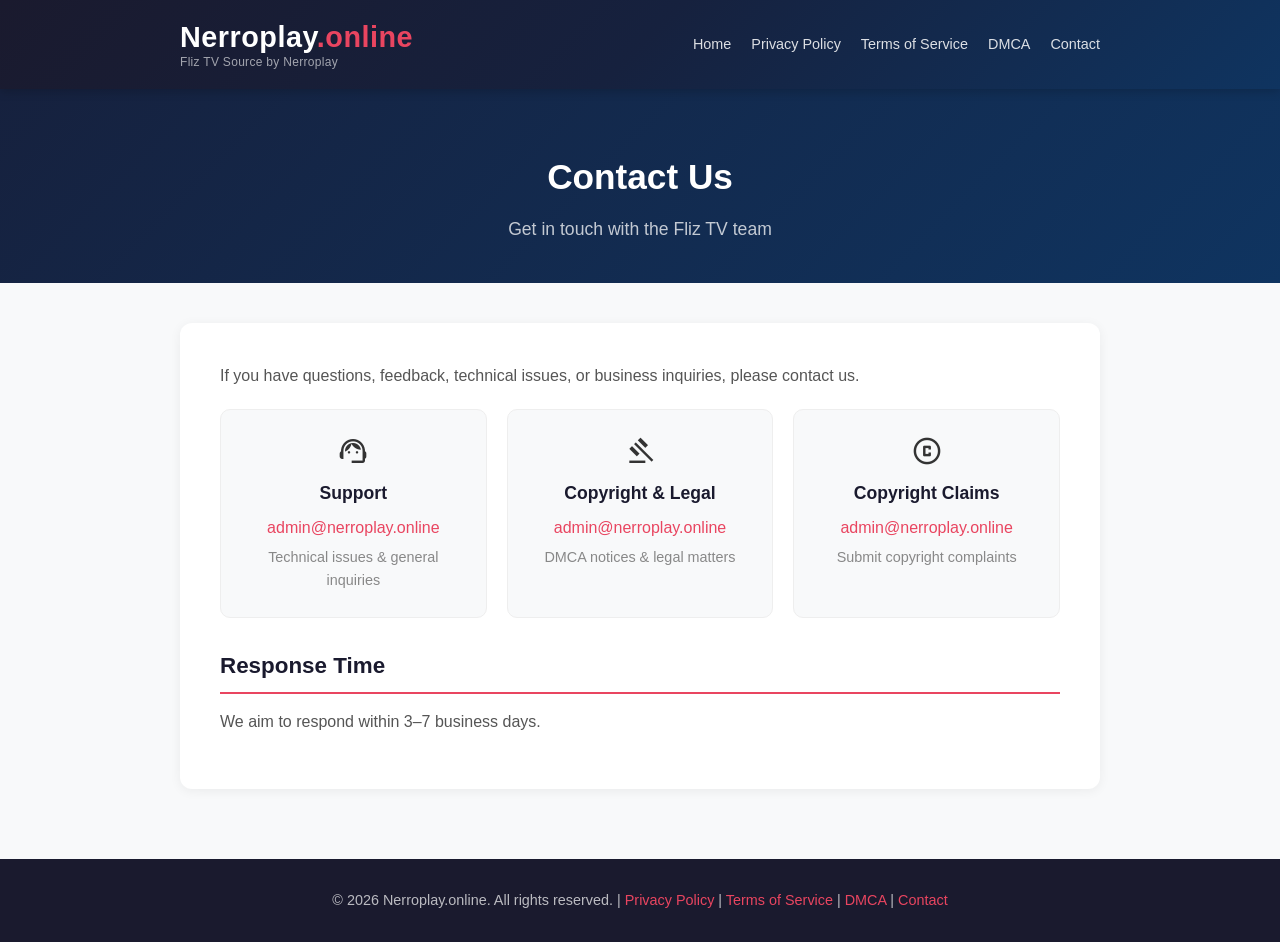
==== contact.html @ ec1223ef "Initial commit - Fliz TV website" ====
<!DOCTYPE html>
<html lang="en">
<head>
    <meta charset="UTF-8">
    <meta name="viewport" content="width=device-width, initial-scale=1.0">
    <title>Contact Us - Nerroplay.online</title>
    <meta name="description" content="Contact Fliz TV for support, copyright concerns, or business inquiries.">
    <link rel="stylesheet" href="https://fonts.googleapis.com/css2?family=Material+Symbols+Outlined:opsz,wght,FILL,GRAD@24,400,0,0">
    <link rel="stylesheet" href="css/style.css">
</head>
<body>
    <header>
        <div class="container">
            <div class="logo">Nerroplay<span>.online</span><br><span class="sub">Fliz TV Source by Nerroplay</span></div>
            <nav>
                <a href="index.html">Home</a>
                <a href="privacy.html">Privacy Policy</a>
                <a href="terms.html">Terms of Service</a>
                <a href="dmca.html">DMCA</a>
                <a href="contact.html">Contact</a>
            </nav>
        </div>
    </header>

    <section class="page-header">
        <div class="container">
            <h1>Contact Us</h1>
            <p>Get in touch with the Fliz TV team</p>
        </div>
    </section>

    <section class="content">
        <div class="container">
            <div class="card">
                <p>If you have questions, feedback, technical issues, or business inquiries, please contact us.</p>

                <div class="contact-grid">
                    <div class="contact-card">
                        <span class="material-symbols-outlined icon">support_agent</span>
                        <h3>Support</h3>
                        <a href="mailto:admin@nerroplay.online">admin@nerroplay.online</a>
                        <p>Technical issues &amp; general inquiries</p>
                    </div>
                    <div class="contact-card">
                        <span class="material-symbols-outlined icon">gavel</span>
                        <h3>Copyright &amp; Legal</h3>
                        <a href="mailto:admin@nerroplay.online">admin@nerroplay.online</a>
                        <p>DMCA notices &amp; legal matters</p>
                    </div>
                    <div class="contact-card">
                        <span class="material-symbols-outlined icon">copyright</span>
                        <h3>Copyright Claims</h3>
                        <a href="mailto:admin@nerroplay.online">admin@nerroplay.online</a>
                        <p>Submit copyright complaints</p>
                    </div>
                </div>

                <h2>Response Time</h2>
                <p>We aim to respond within 3–7 business days.</p>
            </div>
        </div>
    </section>

    <footer>
        <div class="container">
            <p>&copy; 2026 Nerroplay.online. All rights reserved. | <a href="privacy.html">Privacy Policy</a> | <a href="terms.html">Terms of Service</a> | <a href="dmca.html">DMCA</a> | <a href="contact.html">Contact</a></p>
        </div>
    </footer>
</body>
</html>
---- css/style.css ----
* {
    margin: 0;
    padding: 0;
    box-sizing: border-box;
}

body {
    font-family: -apple-system, BlinkMacSystemFont, 'Segoe UI', Roboto, Oxygen, Ubuntu, sans-serif;
    line-height: 1.6;
    color: #333;
    background: #f8f9fa;
}

.container {
    max-width: 960px;
    margin: 0 auto;
    padding: 0 20px;
}

header {
    background: linear-gradient(135deg, #1a1a2e 0%, #16213e 50%, #0f3460 100%);
    color: #fff;
    padding: 20px 0;
    position: sticky;
    top: 0;
    z-index: 100;
    box-shadow: 0 2px 10px rgba(0,0,0,0.2);
}

header .container {
    display: flex;
    align-items: center;
    justify-content: space-between;
}

header .logo {
    font-size: 1.8rem;
    font-weight: 800;
    line-height: 1.2;
    letter-spacing: 0.5px;
}

header .logo span {
    color: #e94560;
}

header .logo .sub {
    font-size: 0.75rem;
    font-weight: 500;
    color: rgba(255,255,255,0.6);
    letter-spacing: 0.3px;
    display: block;
}

header nav {
    display: flex;
    gap: 20px;
}

header nav a {
    color: rgba(255,255,255,0.85);
    text-decoration: none;
    font-size: 0.9rem;
    transition: color 0.2s;
    padding: 5px 0;
}

header nav a:hover {
    color: #e94560;
}

.page-header {
    background: linear-gradient(135deg, #16213e 0%, #0f3460 100%);
    color: #fff;
    padding: 60px 0 40px;
    text-align: center;
}

.page-header h1 {
    font-size: 2.2rem;
    margin-bottom: 10px;
}

.page-header p {
    color: rgba(255,255,255,0.75);
    font-size: 1.1rem;
}

.content {
    padding: 40px 0;
}

.card {
    background: #fff;
    border-radius: 12px;
    padding: 40px;
    box-shadow: 0 2px 12px rgba(0,0,0,0.06);
    margin-bottom: 30px;
}

.card h2 {
    font-size: 1.4rem;
    color: #1a1a2e;
    margin: 30px 0 15px;
    padding-bottom: 8px;
    border-bottom: 2px solid #e94560;
}

.card h2:first-child {
    margin-top: 0;
}

.card h3 {
    font-size: 1.1rem;
    color: #0f3460;
    margin: 20px 0 10px;
}

.card p {
    margin-bottom: 15px;
    color: #555;
}

.card ul, .card ol {
    margin: 10px 0 20px 25px;
    color: #555;
}

.card ul li, .card ol li {
    margin-bottom: 6px;
}

.card ul li strong, .card ol li strong {
    color: #333;
}

.last-updated {
    color: #888;
    font-size: 0.9rem;
    margin-bottom: 25px;
}

.contact-grid {
    display: grid;
    grid-template-columns: repeat(auto-fit, minmax(250px, 1fr));
    gap: 20px;
    margin-top: 20px;
}

.contact-card {
    background: #f8f9fa;
    border-radius: 10px;
    padding: 25px;
    text-align: center;
    border: 1px solid #eee;
    transition: transform 0.2s, box-shadow 0.2s;
}

.contact-card:hover {
    transform: translateY(-3px);
    box-shadow: 0 4px 15px rgba(0,0,0,0.08);
}

.contact-card .icon {
    font-size: 2rem;
    margin-bottom: 12px;
}

.contact-card h3 {
    margin: 0 0 8px;
    color: #1a1a2e;
}

.contact-card a {
    color: #e94560;
    text-decoration: none;
    font-weight: 500;
}

.contact-card a:hover {
    text-decoration: underline;
}

.contact-card p {
    color: #888;
    font-size: 0.9rem;
    margin: 5px 0 0;
}

.download-hero {
    text-align: center;
    padding: 60px 0 40px;
}

.download-hero h1 {
    font-size: 2.5rem;
    color: #1a1a2e;
    margin-bottom: 10px;
}

.download-hero p {
    font-size: 1.1rem;
    color: #666;
    margin-bottom: 30px;
}

.download-btn {
    display: inline-block;
    background: linear-gradient(135deg, #e94560 0%, #c23152 100%);
    color: #fff;
    padding: 16px 40px;
    border-radius: 50px;
    font-size: 1.2rem;
    font-weight: 600;
    text-decoration: none;
    transition: transform 0.2s, box-shadow 0.2s;
    box-shadow: 0 4px 15px rgba(233,69,96,0.3);
}

.download-btn:hover {
    transform: translateY(-2px);
    box-shadow: 0 6px 20px rgba(233,69,96,0.4);
}

.download-btn small {
    display: block;
    font-weight: 400;
    font-size: 0.8rem;
    opacity: 0.85;
    margin-top: 4px;
}

.features-grid {
    display: grid;
    grid-template-columns: repeat(auto-fit, minmax(200px, 1fr));
    gap: 20px;
    margin: 30px 0;
}

.feature-card {
    background: #f8f9fa;
    border-radius: 10px;
    padding: 25px;
    text-align: center;
    border: 1px solid #eee;
}

.feature-card .material-symbols-outlined {
    font-size: 2.4rem;
    color: #e94560;
    margin-bottom: 10px;
    display: inline-block;
}

.feature-card h3 {
    font-size: 1rem;
    color: #1a1a2e;
    margin: 0 0 6px;
}

.feature-card p {
    font-size: 0.85rem;
    color: #777;
    margin: 0;
}

.steps {
    display: grid;
    grid-template-columns: repeat(auto-fit, minmax(180px, 1fr));
    gap: 15px;
    margin: 20px 0;
}

.step {
    background: #f8f9fa;
    border-radius: 10px;
    padding: 20px;
    text-align: center;
    border: 1px solid #eee;
}

.step .number {
    display: inline-flex;
    align-items: center;
    justify-content: center;
    width: 36px;
    height: 36px;
    background: #e94560;
    color: #fff;
    border-radius: 50%;
    font-weight: 700;
    font-size: 1rem;
    margin-bottom: 10px;
}

.step p {
    font-size: 0.9rem;
    color: #555;
    margin: 0;
}

footer {
    background: #1a1a2e;
    color: rgba(255,255,255,0.7);
    padding: 30px 0;
    text-align: center;
    font-size: 0.9rem;
}

footer a {
    color: #e94560;
    text-decoration: none;
}

footer a:hover {
    text-decoration: underline;
}

@media (max-width: 768px) {
    header .container {
        flex-direction: column;
        gap: 12px;
    }

    header nav {
        flex-wrap: wrap;
        justify-content: center;
        gap: 12px;
    }

    .page-header h1 {
        font-size: 1.6rem;
    }

    .card {
        padding: 25px;
    }

    .download-hero h1 {
        font-size: 1.8rem;
    }

    .contact-grid {
        grid-template-columns: 1fr;
    }
}
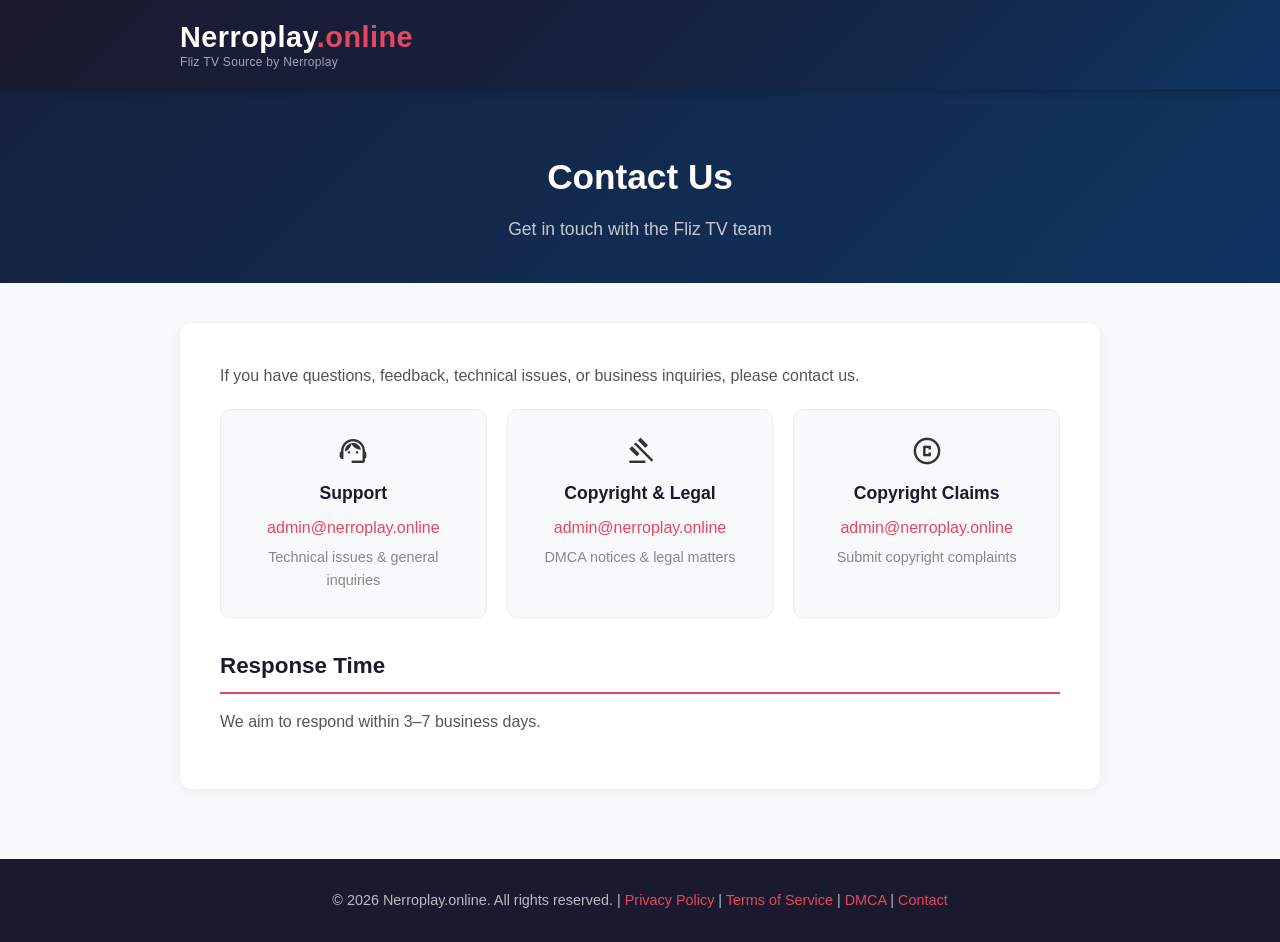
==== commit 8de71f1d: "Bug fixes: try-catch safety, interval cleanup, removed unused CSS/nav, ad race condition fix" ====
--- a/contact.html
+++ b/contact.html
@@ -12,13 +12,7 @@
     <header>
         <div class="container">
             <div class="logo">Nerroplay<span>.online</span><br><span class="sub">Fliz TV Source by Nerroplay</span></div>
-            <nav>
-                <a href="index.html">Home</a>
-                <a href="privacy.html">Privacy Policy</a>
-                <a href="terms.html">Terms of Service</a>
-                <a href="dmca.html">DMCA</a>
-                <a href="contact.html">Contact</a>
-            </nav>
+            
         </div>
     </header>
 
--- a/css/style.css
+++ b/css/style.css
@@ -50,23 +50,6 @@
     color: rgba(255,255,255,0.6);
     letter-spacing: 0.3px;
     display: block;
-}
-
-header nav {
-    display: flex;
-    gap: 20px;
-}
-
-header nav a {
-    color: rgba(255,255,255,0.85);
-    text-decoration: none;
-    font-size: 0.9rem;
-    transition: color 0.2s;
-    padding: 5px 0;
-}
-
-header nav a:hover {
-    color: #e94560;
 }
 
 .page-header {
@@ -322,12 +305,6 @@
         gap: 12px;
     }
 
-    header nav {
-        flex-wrap: wrap;
-        justify-content: center;
-        gap: 12px;
-    }
-
     .page-header h1 {
         font-size: 1.6rem;
     }
